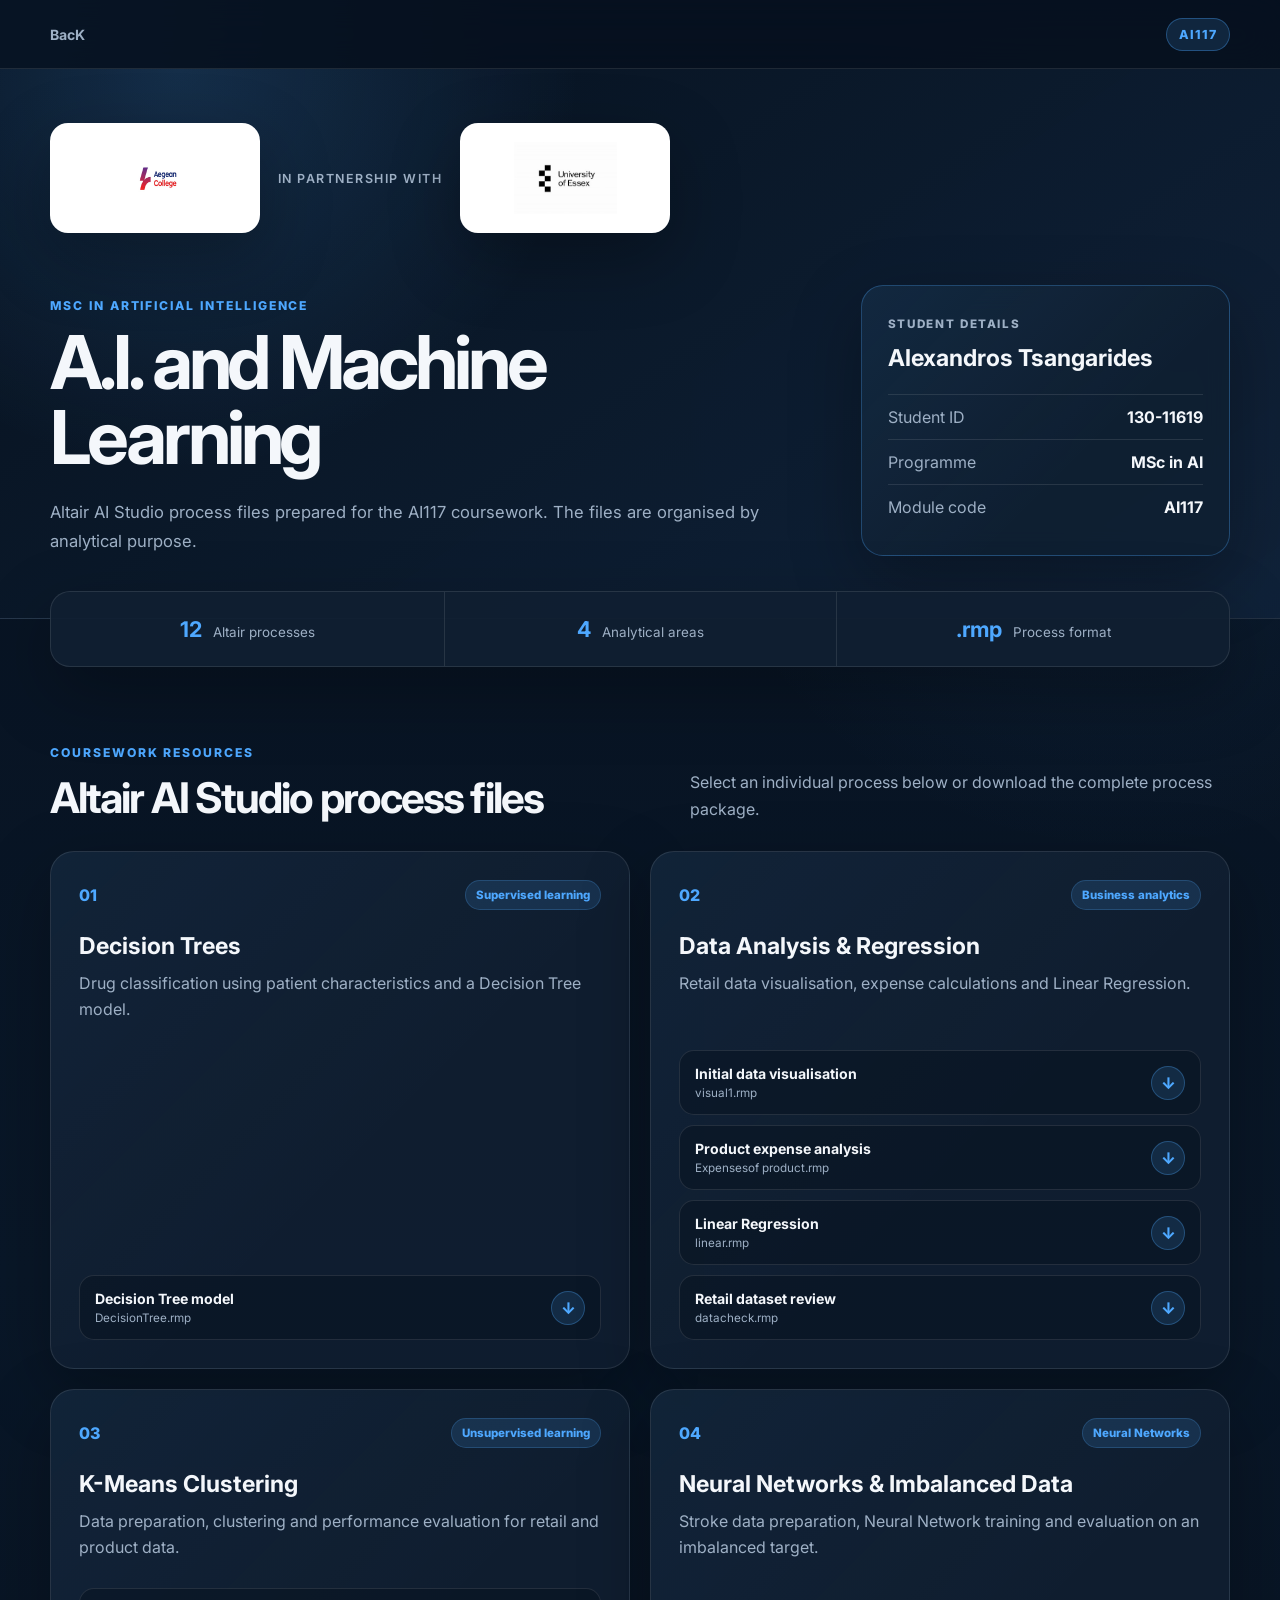
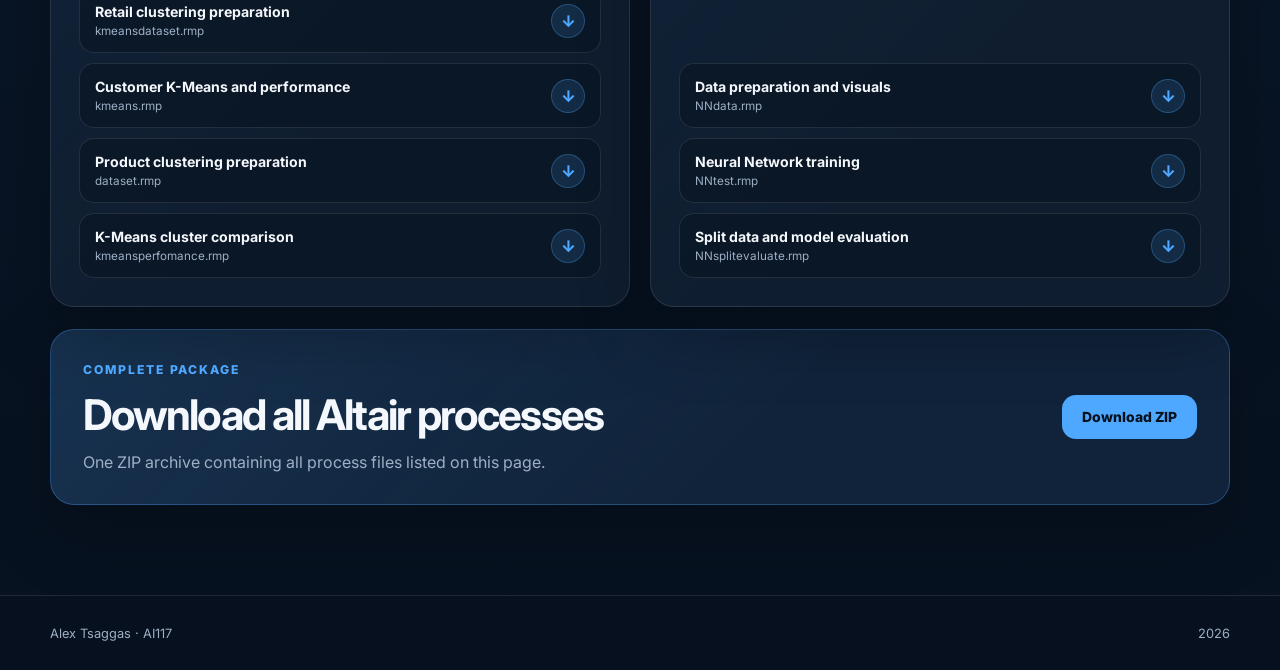
==== rapid.html @ fe901f97 "Add files via upload" ====
<!DOCTYPE html>
<html lang="en">
<head>
  <meta charset="UTF-8">
  <meta name="viewport" content="width=device-width, initial-scale=1.0">
  <meta name="description" content="Altair AI Studio process files for the AI117 Introduction to A.I. and Machine Learning module.">
  <meta name="author" content="Alex Tsaggas">
  <title>AI117 | Introduction to A.I. and Machine Learning</title>
  <link rel="stylesheet" href="assets/css/rapid.css">
</head>
<body>
  <header class="site-header">
    <div class="page-shell header-inner">
      <a class="back-link" href="index.html">BacK</a>
      <span class="module-code">AI117</span>
    </div>
  </header>

  <main>
    <section class="hero">
      <div class="page-shell">
        <div class="institution-row">
          <div class="logo-panel">
            <img src="assets/images/col.png" alt="Aegean College">
          </div>
          <div class="partnership-mark">in partnership with</div>
          <div class="logo-panel">
            <img src="assets/images/essex.png" alt="University of Essex">
          </div>
        </div>

        <div class="hero-grid">
          <div class="hero-copy">
            <p class="eyebrow">MSc in Artificial Intelligence</p>
            <h1>A.I. and Machine Learning</h1>
            <p class="intro">
              Altair AI Studio process files prepared for the AI117 coursework.
              The files are organised by analytical purpose.
            </p>
          </div>

          <aside class="student-card">
            <span class="student-label">Student details</span>
            <h2>Alexandros Tsangarides</h2>
            <dl>
              <div>
                <dt>Student ID</dt>
                <dd>130-11619</dd>
              </div>
              <div>
                <dt>Programme</dt>
                <dd>MSc in AI</dd>
              </div>
              <div>
                <dt>Module code</dt>
                <dd>AI117</dd>
              </div>
            </dl>
          </aside>
        </div>
      </div>
    </section>

    <section class="page-shell summary-strip">
      <div>
        <strong>12</strong>
        <span>Altair processes</span>
      </div>
      <div>
        <strong>4</strong>
        <span>Analytical areas</span>
      </div>
      <div>
        <strong>.rmp</strong>
        <span>Process format</span>
      </div>
    </section>

    <section class="page-shell content-section">
      <div class="section-heading">
        <div>
          <p class="eyebrow">Coursework resources</p>
          <h2>Altair AI Studio process files</h2>
        </div>
        <p>
          Select an individual process below or download the complete process package.
        </p>
      </div>

      <div class="category-grid">
        <article class="category-card">
          <div class="category-top">
            <span class="category-number">01</span>
            <span class="category-tag">Supervised learning</span>
          </div>
          <h3>Decision Trees</h3>
          <p>Drug classification using patient characteristics and a Decision Tree model.</p>
          <div class="file-list">
            <a class="file-link" href="processes/DecisionTree.rmp" download>
              <span>
                <strong>Decision Tree model</strong>
                <small>DecisionTree.rmp</small>
              </span>
              <span class="download-icon">↓</span>
            </a>
          </div>
        </article>

        <article class="category-card">
          <div class="category-top">
            <span class="category-number">02</span>
            <span class="category-tag">Business analytics</span>
          </div>
          <h3>Data Analysis &amp; Regression</h3>
          <p>Retail data visualisation, expense calculations and Linear Regression.</p>
          <div class="file-list">
            <a class="file-link" href="processes/visual1.rmp" download>
              <span>
                <strong>Initial data visualisation</strong>
                <small>visual1.rmp</small>
              </span>
              <span class="download-icon">↓</span>
            </a>
            <a class="file-link" href="processes/Expensesof%20product.rmp" download>
              <span>
                <strong>Product expense analysis</strong>
                <small>Expensesof product.rmp</small>
              </span>
              <span class="download-icon">↓</span>
            </a>
            <a class="file-link" href="processes/linear.rmp" download>
              <span>
                <strong>Linear Regression</strong>
                <small>linear.rmp</small>
              </span>
              <span class="download-icon">↓</span>
            </a>
            <a class="file-link" href="processes/datacheck.rmp" download>
              <span>
                <strong>Retail dataset review</strong>
                <small>datacheck.rmp</small>
              </span>
              <span class="download-icon">↓</span>
            </a>
          </div>
        </article>

        <article class="category-card">
          <div class="category-top">
            <span class="category-number">03</span>
            <span class="category-tag">Unsupervised learning</span>
          </div>
          <h3>K-Means Clustering</h3>
          <p>Data preparation, clustering and performance evaluation for retail and product data.</p>
          <div class="file-list">
            <a class="file-link" href="processes/kmeansdataset.rmp" download>
              <span>
                <strong>Retail clustering preparation</strong>
                <small>kmeansdataset.rmp</small>
              </span>
              <span class="download-icon">↓</span>
            </a>
            <a class="file-link" href="processes/kmeans.rmp" download>
              <span>
                <strong>Customer K-Means and performance</strong>
                <small>kmeans.rmp</small>
              </span>
              <span class="download-icon">↓</span>
            </a>
            <a class="file-link" href="processes/dataset.rmp" download>
              <span>
                <strong>Product clustering preparation</strong>
                <small>dataset.rmp</small>
              </span>
              <span class="download-icon">↓</span>
            </a>
            <a class="file-link" href="processes/kmeansperfomance.rmp" download>
              <span>
                <strong>K-Means cluster comparison</strong>
                <small>kmeansperfomance.rmp</small>
              </span>
              <span class="download-icon">↓</span>
            </a>
          </div>
        </article>

        <article class="category-card">
          <div class="category-top">
            <span class="category-number">04</span>
            <span class="category-tag">Neural Networks</span>
          </div>
          <h3>Neural Networks &amp; Imbalanced Data</h3>
          <p>Stroke data preparation, Neural Network training and evaluation on an imbalanced target.</p>
          <div class="file-list">
            <a class="file-link" href="processes/NNdata.rmp" download>
              <span>
                <strong>Data preparation and visuals</strong>
                <small>NNdata.rmp</small>
              </span>
              <span class="download-icon">↓</span>
            </a>
            <a class="file-link" href="processes/NNtest.rmp" download>
              <span>
                <strong>Neural Network training</strong>
                <small>NNtest.rmp</small>
              </span>
              <span class="download-icon">↓</span>
            </a>
            <a class="file-link" href="processes/NNsplitevaluate.rmp" download>
              <span>
                <strong>Split data and model evaluation</strong>
                <small>NNsplitevaluate.rmp</small>
              </span>
              <span class="download-icon">↓</span>
            </a>
          </div>
        </article>
      </div>

      <div class="download-all">
        <div>
          <p class="eyebrow">Complete package</p>
          <h2>Download all Altair processes</h2>
          <p>One ZIP archive containing all process files listed on this page.</p>
        </div>
        <a class="primary-button" href="processes/RapidMiner.zip" download>Download ZIP</a>
      </div>
    </section>
  </main>

  <footer class="site-footer">
    <div class="page-shell footer-inner">
      <span>Alex Tsaggas · AI117</span>
      <span id="current-year"></span>
    </div>
  </footer>

  <script src="assets/js/rapid.js"></script>
</body>
</html>
---- assets/css/rapid.css ----
@import url('https://fonts.googleapis.com/css2?family=Inter:wght@400;500;600;700;800&display=swap');

:root {
  --bg: #07111f;
  --bg-soft: #091728;
  --panel: rgba(16, 31, 49, 0.88);
  --panel-strong: #10233a;
  --panel-soft: #0d1d30;
  --text: #f4f7fb;
  --muted: #9eb0c5;
  --line: rgba(255, 255, 255, 0.10);
  --line-strong: rgba(78, 168, 255, 0.30);
  --accent: #4ea8ff;
  --accent-soft: rgba(78, 168, 255, 0.14);
  --success: #43d19e;
  --shadow: 0 24px 70px rgba(0, 0, 0, 0.28);
}

* {
  box-sizing: border-box;
}

html {
  scroll-behavior: smooth;
}

body {
  margin: 0;
  min-height: 100vh;
  font-family: Inter, Arial, sans-serif;
  color: var(--text);
  background:
    radial-gradient(circle at top left, rgba(78, 168, 255, 0.16), transparent 32rem),
    radial-gradient(circle at 88% 18%, rgba(78, 168, 255, 0.08), transparent 28rem),
    linear-gradient(180deg, var(--bg) 0%, var(--bg-soft) 56%, var(--bg) 100%);
}

a {
  color: inherit;
  text-decoration: none;
}

img {
  display: block;
  max-width: 100%;
}

.page-shell {
  width: min(1180px, calc(100% - 40px));
  margin-inline: auto;
}

.site-header {
  position: sticky;
  top: 0;
  z-index: 20;
  border-bottom: 1px solid var(--line);
  background: rgba(7, 17, 31, 0.84);
  backdrop-filter: blur(18px);
}

.header-inner,
.footer-inner {
  min-height: 68px;
  display: flex;
  align-items: center;
  justify-content: space-between;
  gap: 24px;
}

.back-link {
  font-size: 0.88rem;
  font-weight: 700;
  color: var(--muted);
}

.back-link:hover {
  color: var(--text);
}

.module-code {
  padding: 8px 12px;
  border: 1px solid rgba(78, 168, 255, 0.34);
  border-radius: 999px;
  background: var(--accent-soft);
  color: var(--accent);
  font-size: 0.78rem;
  font-weight: 800;
  letter-spacing: 0.08em;
}

.hero {
  padding: 54px 0 62px;
  color: var(--text);
  background:
    radial-gradient(circle at 14% 0%, rgba(78, 168, 255, 0.18), transparent 25rem),
    linear-gradient(145deg, rgba(7, 17, 31, 0.98), rgba(16, 35, 58, 0.94));
  border-bottom: 1px solid var(--line);
}

.institution-row {
  display: flex;
  align-items: center;
  gap: 18px;
  margin-bottom: 52px;
}

.logo-panel {
  width: 210px;
  min-height: 108px;
  display: grid;
  place-items: center;
  padding: 18px;
  border: 1px solid rgba(255, 255, 255, 0.12);
  border-radius: 18px;
  background: #ffffff;
  box-shadow: var(--shadow);
}

.logo-panel img {
  max-height: 72px;
  object-fit: contain;
}

.partnership-mark {
  color: var(--muted);
  font-size: 0.78rem;
  font-weight: 600;
  text-transform: uppercase;
  letter-spacing: 0.12em;
}

.hero-grid {
  display: grid;
  grid-template-columns: minmax(0, 1.35fr) minmax(300px, 0.65fr);
  align-items: end;
  gap: 44px;
}

.eyebrow {
  margin: 0 0 12px;
  color: var(--accent);
  font-size: 0.76rem;
  font-weight: 800;
  letter-spacing: 0.16em;
  text-transform: uppercase;
}

.hero h1 {
  max-width: 760px;
  margin: 0;
  font-size: clamp(2.7rem, 5.8vw, 5.1rem);
  line-height: 1;
  letter-spacing: -0.055em;
}

.intro {
  max-width: 720px;
  margin: 24px 0 0;
  color: var(--muted);
  font-size: 1.04rem;
  line-height: 1.75;
}

.student-card {
  padding: 26px;
  border: 1px solid var(--line-strong);
  border-radius: 22px;
  background:
    linear-gradient(135deg, rgba(78, 168, 255, 0.08), transparent 62%),
    rgba(16, 31, 49, 0.74);
  backdrop-filter: blur(12px);
  box-shadow: var(--shadow);
}

.student-label {
  color: var(--muted);
  font-size: 0.73rem;
  font-weight: 800;
  text-transform: uppercase;
  letter-spacing: 0.14em;
}

.student-card h2 {
  margin: 12px 0 22px;
  font-size: 1.45rem;
}

.student-card dl {
  margin: 0;
}

.student-card dl div {
  display: flex;
  justify-content: space-between;
  gap: 22px;
  padding: 12px 0;
  border-top: 1px solid var(--line);
}

.student-card dt {
  color: var(--muted);
}

.student-card dd {
  margin: 0;
  text-align: right;
  font-weight: 700;
}

.summary-strip {
  position: relative;
  z-index: 2;
  display: grid;
  grid-template-columns: repeat(3, 1fr);
  margin-top: -28px;
  overflow: hidden;
  border: 1px solid var(--line);
  border-radius: 20px;
  background: rgba(16, 31, 49, 0.94);
  box-shadow: var(--shadow);
}

.summary-strip div {
  display: flex;
  align-items: baseline;
  justify-content: center;
  gap: 11px;
  padding: 24px;
}

.summary-strip div + div {
  border-left: 1px solid var(--line);
}

.summary-strip strong {
  font-size: 1.35rem;
  color: var(--accent);
}

.summary-strip span {
  color: var(--muted);
  font-size: 0.84rem;
}

.content-section {
  padding: 78px 0 90px;
}

.section-heading {
  display: flex;
  justify-content: space-between;
  align-items: end;
  gap: 42px;
  margin-bottom: 28px;
}

.section-heading h2,
.download-all h2 {
  margin: 0;
  font-size: clamp(2rem, 3.3vw, 3rem);
  letter-spacing: -0.045em;
}

.section-heading > p {
  max-width: 540px;
  margin: 0;
  color: var(--muted);
  line-height: 1.7;
}

.category-grid {
  display: grid;
  grid-template-columns: repeat(2, minmax(0, 1fr));
  gap: 20px;
}

.category-card {
  display: flex;
  flex-direction: column;
  min-height: 420px;
  padding: 28px;
  border: 1px solid var(--line);
  border-radius: 24px;
  background:
    linear-gradient(135deg, rgba(78, 168, 255, 0.045), transparent 58%),
    var(--panel);
  box-shadow: var(--shadow);
}

.category-top {
  display: flex;
  align-items: center;
  justify-content: space-between;
  gap: 14px;
}

.category-number {
  color: var(--accent);
  font-size: 1rem;
  font-weight: 800;
}

.category-tag {
  padding: 7px 10px;
  border: 1px solid rgba(78, 168, 255, 0.22);
  border-radius: 999px;
  color: var(--accent);
  background: var(--accent-soft);
  font-size: 0.72rem;
  font-weight: 800;
}

.category-card h3 {
  margin: 22px 0 10px;
  font-size: 1.45rem;
}

.category-card > p {
  min-height: 58px;
  margin: 0 0 22px;
  color: var(--muted);
  line-height: 1.65;
}

.file-list {
  display: grid;
  gap: 10px;
  margin-top: auto;
}

.file-link {
  display: flex;
  align-items: center;
  justify-content: space-between;
  gap: 18px;
  padding: 14px 15px;
  border: 1px solid var(--line);
  border-radius: 15px;
  background: rgba(7, 17, 31, 0.48);
  transition: transform 0.2s ease, border-color 0.2s ease, background 0.2s ease;
}

.file-link:hover {
  transform: translateY(-2px);
  border-color: var(--line-strong);
  background: var(--accent-soft);
}

.file-link strong,
.file-link small {
  display: block;
}

.file-link strong {
  font-size: 0.88rem;
}

.file-link small {
  margin-top: 4px;
  color: var(--muted);
  font-size: 0.73rem;
  word-break: break-word;
}

.download-icon {
  flex: 0 0 auto;
  width: 34px;
  height: 34px;
  display: grid;
  place-items: center;
  border: 1px solid rgba(78, 168, 255, 0.30);
  border-radius: 50%;
  color: var(--accent);
  background: var(--accent-soft);
  font-weight: 800;
}

.download-all {
  display: flex;
  align-items: center;
  justify-content: space-between;
  gap: 36px;
  margin-top: 22px;
  padding: 32px;
  border: 1px solid var(--line-strong);
  border-radius: 24px;
  color: var(--text);
  background:
    linear-gradient(135deg, rgba(78, 168, 255, 0.11), transparent 60%),
    var(--panel-strong);
  box-shadow: var(--shadow);
}

.download-all .eyebrow {
  color: var(--accent);
}

.download-all p:last-child {
  margin: 12px 0 0;
  color: var(--muted);
}

.primary-button {
  flex: 0 0 auto;
  padding: 14px 20px;
  border-radius: 14px;
  background: var(--accent);
  color: #06111f;
  font-size: 0.87rem;
  font-weight: 800;
  transition: transform 0.2s ease, opacity 0.2s ease;
}

.primary-button:hover {
  transform: translateY(-2px);
  opacity: 0.92;
}

.site-footer {
  border-top: 1px solid var(--line);
  color: var(--muted);
  background: rgba(7, 17, 31, 0.86);
}

.footer-inner {
  min-height: 74px;
  font-size: 0.8rem;
}

@media (max-width: 900px) {
  .hero-grid {
    grid-template-columns: 1fr;
  }

  .student-card {
    max-width: 620px;
  }

  .section-heading {
    display: block;
  }

  .section-heading > p {
    margin-top: 14px;
  }

  .category-grid {
    grid-template-columns: 1fr;
  }

  .category-card {
    min-height: auto;
  }
}

@media (max-width: 680px) {
  .page-shell {
    width: min(100% - 24px, 1180px);
  }

  .hero {
    padding-top: 34px;
  }

  .institution-row {
    display: grid;
    grid-template-columns: 1fr 1fr;
    gap: 10px;
    margin-bottom: 38px;
  }

  .logo-panel {
    width: 100%;
    min-height: 92px;
    padding: 12px;
  }

  .logo-panel img {
    max-height: 60px;
  }

  .partnership-mark {
    grid-column: 1 / -1;
    grid-row: 2;
    text-align: center;
  }

  .hero h1 {
    font-size: 2.45rem;
  }

  .summary-strip {
    grid-template-columns: 1fr;
    margin-top: 14px;
  }

  .summary-strip div {
    justify-content: flex-start;
    padding: 17px 20px;
  }

  .summary-strip div + div {
    border-top: 1px solid var(--line);
    border-left: 0;
  }

  .content-section {
    padding-top: 58px;
  }

  .category-card,
  .download-all {
    padding: 22px;
    border-radius: 20px;
  }

  .download-all {
    align-items: flex-start;
    flex-direction: column;
  }

  .primary-button {
    width: 100%;
    text-align: center;
  }
}

@media (max-width: 420px) {
  .header-inner {
    min-height: 60px;
  }

  .hero h1 {
    font-size: 2.1rem;
  }

  .student-card dl div {
    display: block;
  }

  .student-card dd {
    margin-top: 5px;
    text-align: left;
  }

  .category-top {
    align-items: flex-start;
    flex-direction: column;
  }
}
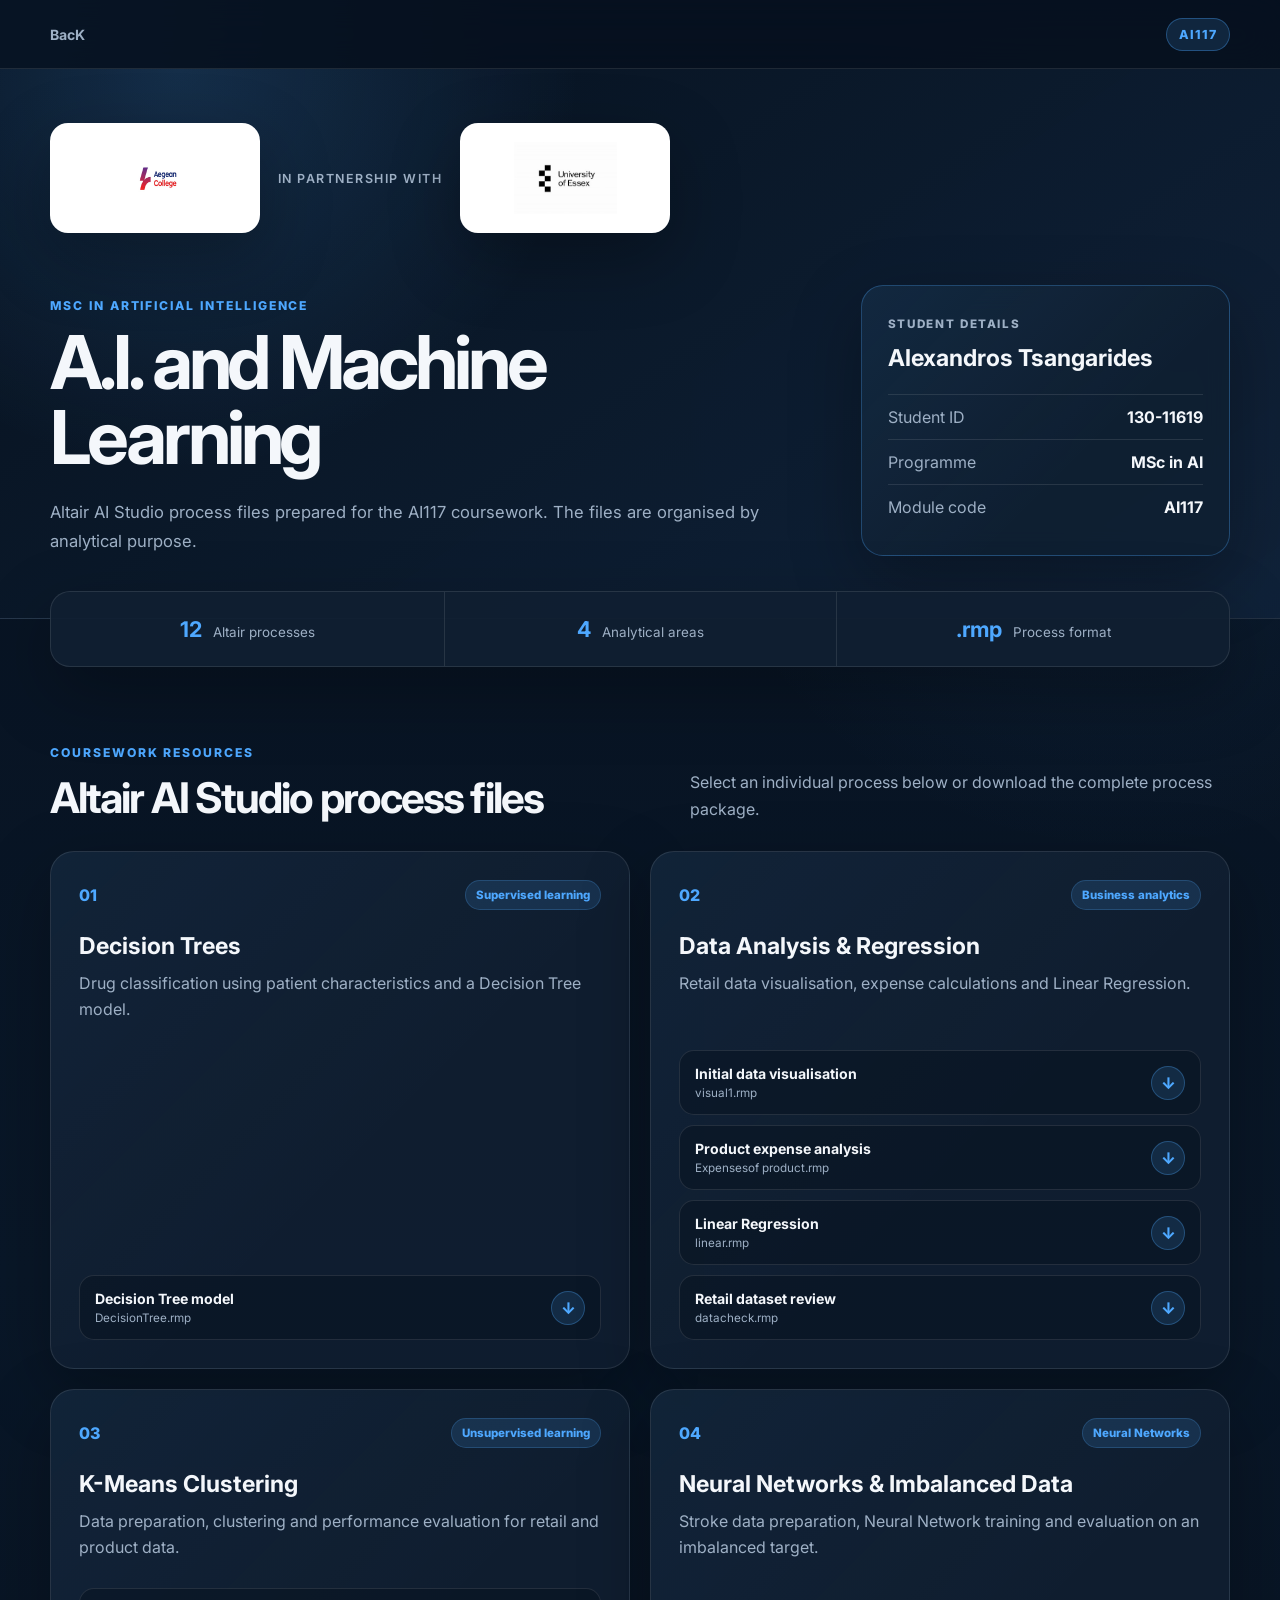
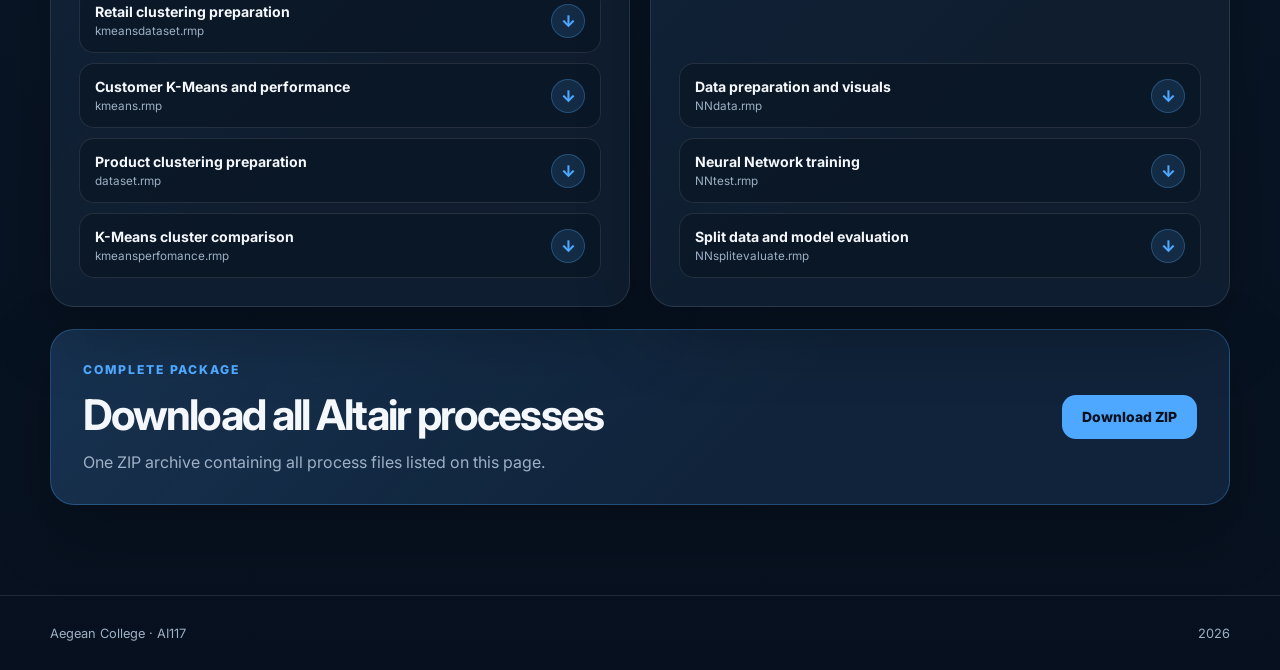
==== commit 8fc0f1fc: "Add files via upload" ====
--- a/rapid.html
+++ b/rapid.html
@@ -230,7 +230,7 @@
 
   <footer class="site-footer">
     <div class="page-shell footer-inner">
-      <span>Alex Tsaggas · AI117</span>
+      <span>Aegean College · AI117</span>
       <span id="current-year"></span>
     </div>
   </footer>
